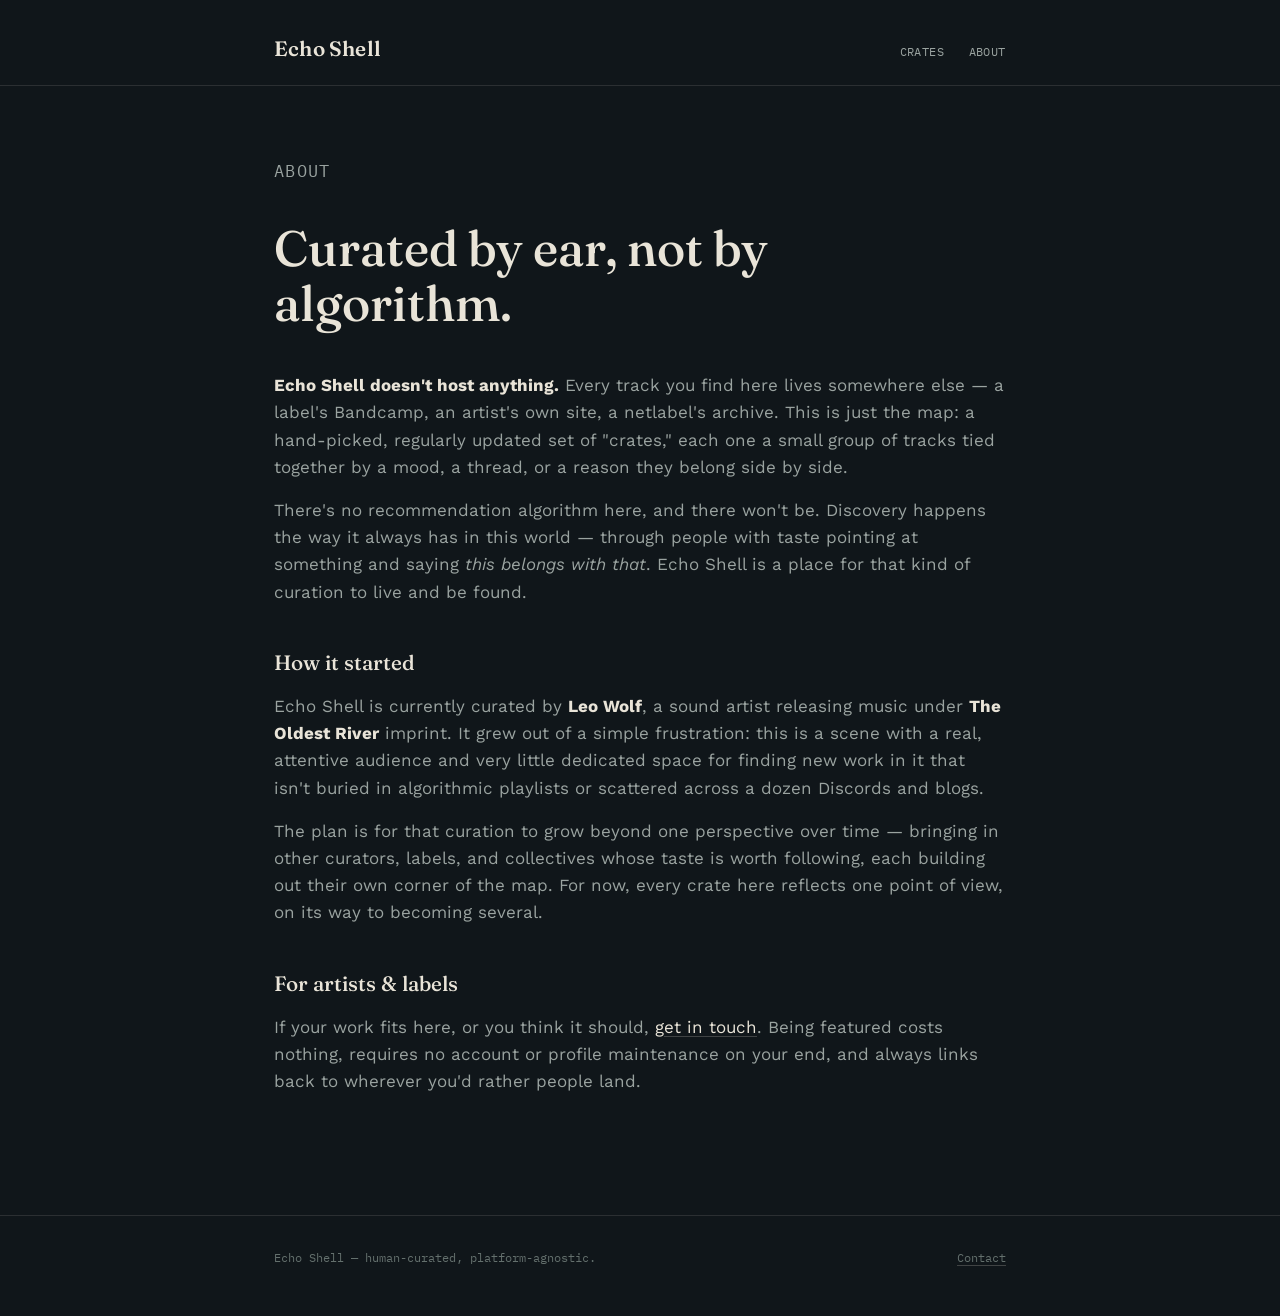
==== about.html @ 2fb27711 "Scaffold Phase 1 site with rotating genre/subgenre hero eyebrow Static HTML/CSS/JS site per the road" ====
<!DOCTYPE html>
<html lang="en">
<head>
<meta charset="UTF-8">
<meta name="viewport" content="width=device-width, initial-scale=1.0">
<title>About — Echo Shell</title>
<meta name="description" content="Why Echo Shell exists, and who's behind the curation.">
<link rel="preconnect" href="https://fonts.googleapis.com">
<link rel="preconnect" href="https://fonts.gstatic.com" crossorigin>
<link href="https://fonts.googleapis.com/css2?family=Fraunces:opsz,wght@9..144,400;9..144,500;9..144,600&family=Work+Sans:wght@400;500;600&family=IBM+Plex+Mono:wght@400;500&display=swap" rel="stylesheet">
<link rel="stylesheet" href="css/style.css">
</head>
<body>

<header class="site-header">
  <div class="wrap">
    <a href="index.html" class="wordmark">Echo Shell</a>
    <nav class="site-nav">
      <a href="index.html">Crates</a>
      <a href="about.html">About</a>
    </nav>
  </div>
</header>

<main class="wrap">
  <section class="hero" style="padding-bottom: 12px;">
    <p class="hero-eyebrow">About</p>
    <h1 style="max-width: none;">Curated by ear, not by algorithm.</h1>
  </section>

  <section class="block prose" style="padding-top: 8px;">
    <p><strong>Echo Shell doesn't host anything.</strong> Every track you find here lives somewhere else — a label's Bandcamp, an artist's own site, a netlabel's archive. This is just the map: a hand-picked, regularly updated set of "crates," each one a small group of tracks tied together by a mood, a thread, or a reason they belong side by side.</p>

    <p>There's no recommendation algorithm here, and there won't be. Discovery happens the way it always has in this world — through people with taste pointing at something and saying <em>this belongs with that</em>. Echo Shell is a place for that kind of curation to live and be found.</p>

    <h2>How it started</h2>
    <p>Echo Shell is currently curated by <strong>Leo Wolf</strong>, a sound artist releasing music under <strong>The Oldest River</strong> imprint. It grew out of a simple frustration: this is a scene with a real, attentive audience and very little dedicated space for finding new work in it that isn't buried in algorithmic playlists or scattered across a dozen Discords and blogs.</p>
    <p>The plan is for that curation to grow beyond one perspective over time — bringing in other curators, labels, and collectives whose taste is worth following, each building out their own corner of the map. For now, every crate here reflects one point of view, on its way to becoming several.</p>

    <h2>For artists &amp; labels</h2>
    <p>If your work fits here, or you think it should, <a href="mailto:you@echo-shell.net">get in touch</a>. Being featured costs nothing, requires no account or profile maintenance on your end, and always links back to wherever you'd rather people land.</p>
  </section>
</main>

<footer class="site-footer">
  <div class="wrap">
    <p>Echo Shell — human-curated, platform-agnostic.</p>
    <p><a href="mailto:you@echo-shell.net">Contact</a></p>
  </div>
</footer>

</body>
</html>
---- css/style.css ----
/* Echo Shell — design tokens */
:root {
  --bg: #10161a;
  --bg-elevated: #171f23;
  --bg-elevated-2: #1c262b;
  --text: #e9e4d8;
  --text-dim: #9aa3a0;
  --text-faint: #64706d;
  --accent: #c9a24b;
  --accent-dim: #8a7038;
  --resonance: #5c7a72;
  --line: rgba(233, 228, 216, 0.12);
  --line-strong: rgba(233, 228, 216, 0.22);

  --font-display: "Fraunces", Georgia, serif;
  --font-body: "Work Sans", -apple-system, BlinkMacSystemFont, sans-serif;
  --font-mono: "IBM Plex Mono", ui-monospace, monospace;

  --max-width: 780px;
}

* { box-sizing: border-box; }

html {
  scroll-behavior: smooth;
}

@media (prefers-reduced-motion: reduce) {
  html { scroll-behavior: auto; }
  * { animation-duration: 0.01ms !important; animation-iteration-count: 1 !important; transition-duration: 0.01ms !important; }
}

body {
  margin: 0;
  background: var(--bg);
  color: var(--text);
  font-family: var(--font-body);
  font-size: 17px;
  line-height: 1.6;
  -webkit-font-smoothing: antialiased;
}

a {
  color: var(--text);
  text-decoration-color: var(--line-strong);
  text-underline-offset: 3px;
}
a:hover { text-decoration-color: var(--accent); color: var(--accent); }
a:focus-visible, button:focus-visible {
  outline: 2px solid var(--accent);
  outline-offset: 3px;
}

.wrap {
  max-width: var(--max-width);
  margin: 0 auto;
  padding: 0 24px;
}

/* ---------- Header ---------- */
.site-header {
  padding: 32px 0 0;
  border-bottom: 1px solid var(--line);
}
.site-header .wrap {
  display: flex;
  justify-content: space-between;
  align-items: baseline;
  padding-bottom: 20px;
  flex-wrap: wrap;
  gap: 12px;
}
.wordmark {
  font-family: var(--font-display);
  font-size: 1.3rem;
  font-weight: 600;
  letter-spacing: 0.01em;
  color: var(--text);
  text-decoration: none;
}
.wordmark:hover { color: var(--accent); }
.site-nav {
  display: flex;
  gap: 24px;
  font-family: var(--font-mono);
  font-size: 0.78rem;
  letter-spacing: 0.04em;
  text-transform: uppercase;
}
.site-nav a { color: var(--text-dim); text-decoration: none; }
.site-nav a:hover { color: var(--accent); }

/* ---------- Hero ---------- */
.hero {
  padding: 72px 0 56px;
}
.hero-eyebrow {
  font-family: var(--font-mono);
  font-size: 0.78rem;
  letter-spacing: 0.08em;
  text-transform: uppercase;
  color: var(--resonance);
  margin: 0 0 18px;
  transition: opacity 0.3s ease;
}
.hero-eyebrow.is-fading { opacity: 0; }
.hero h1 {
  font-family: var(--font-display);
  font-weight: 500;
  font-size: clamp(2.1rem, 5vw, 3.1rem);
  line-height: 1.1;
  margin: 0 0 22px;
  max-width: 14ch;
}
.hero p {
  color: var(--text-dim);
  font-size: 1.05rem;
  max-width: 52ch;
  margin: 0 0 36px;
}

/* Signature: breathing drone line */
.drone-line {
  width: 100%;
  height: 40px;
  margin: 0 0 8px;
}
.drone-line svg { width: 100%; height: 100%; display: block; }
.drone-line path {
  stroke: var(--accent);
  stroke-width: 1.4;
  fill: none;
  opacity: 0.85;
  animation: breathe 7s ease-in-out infinite;
  transform-origin: center;
}
@keyframes breathe {
  0%, 100% { transform: scaleY(1); opacity: 0.6; }
  50% { transform: scaleY(1.8); opacity: 1; }
}

/* ---------- Section headings ---------- */
.section-heading {
  display: flex;
  align-items: baseline;
  gap: 14px;
  margin: 0 0 28px;
}
.section-heading h2 {
  font-family: var(--font-display);
  font-weight: 500;
  font-size: 1.5rem;
  margin: 0;
}
.section-heading .count {
  font-family: var(--font-mono);
  font-size: 0.78rem;
  color: var(--text-faint);
}
.section-heading::after {
  content: "";
  flex: 1;
  height: 1px;
  background: var(--line);
}

section.block {
  padding: 8px 0 64px;
}

/* ---------- Crate list (homepage) ---------- */
.crate-list {
  display: flex;
  flex-direction: column;
}
.crate-row {
  display: grid;
  grid-template-columns: 84px 1fr auto;
  gap: 20px;
  align-items: baseline;
  padding: 22px 0;
  border-top: 1px solid var(--line);
  text-decoration: none;
  color: var(--text);
}
.crate-list a.crate-row:hover .crate-title { color: var(--accent); }
.crate-row:last-child { border-bottom: 1px solid var(--line); }
.crate-cat {
  font-family: var(--font-mono);
  font-size: 0.78rem;
  color: var(--text-faint);
  padding-top: 3px;
}
.crate-title {
  font-family: var(--font-display);
  font-size: 1.15rem;
  font-weight: 500;
  margin: 0 0 6px;
}
.crate-desc {
  color: var(--text-dim);
  font-size: 0.92rem;
  margin: 0;
}
.crate-date {
  font-family: var(--font-mono);
  font-size: 0.78rem;
  color: var(--text-faint);
  white-space: nowrap;
}

/* ---------- Track list (crate page) ---------- */
.track-list {
  border-top: 1px solid var(--line);
}
.track {
  display: grid;
  grid-template-columns: 32px 1fr auto;
  gap: 16px;
  align-items: center;
  padding: 20px 4px;
  border-bottom: 1px solid var(--line);
}
.track-index {
  font-family: var(--font-mono);
  color: var(--text-faint);
  font-size: 0.85rem;
}
.track-name {
  font-weight: 600;
  margin: 0 0 4px;
}
.track-artist {
  color: var(--text-dim);
  font-size: 0.9rem;
  margin: 0;
}
.track-link {
  font-family: var(--font-mono);
  font-size: 0.75rem;
  letter-spacing: 0.03em;
  text-transform: uppercase;
  color: var(--resonance);
  border: 1px solid var(--line-strong);
  padding: 7px 12px;
  border-radius: 3px;
  text-decoration: none;
  white-space: nowrap;
}
.track-link:hover {
  color: var(--bg);
  background: var(--accent);
  border-color: var(--accent);
}

.crate-note {
  background: var(--bg-elevated);
  border-left: 2px solid var(--resonance);
  padding: 18px 22px;
  margin: 40px 0;
  color: var(--text-dim);
  font-size: 0.95rem;
}
.crate-note p { margin: 0; }
.crate-note p + p { margin-top: 12px; }

/* ---------- About page ---------- */
.prose h2 {
  font-family: var(--font-display);
  font-weight: 500;
  font-size: 1.3rem;
  margin: 40px 0 14px;
}
.prose p { color: var(--text-dim); margin: 0 0 16px; }
.prose p strong { color: var(--text); }

/* ---------- Footer ---------- */
.site-footer {
  border-top: 1px solid var(--line);
  padding: 32px 0 48px;
  margin-top: 40px;
}
.site-footer .wrap {
  display: flex;
  justify-content: space-between;
  align-items: center;
  flex-wrap: wrap;
  gap: 12px;
}
.site-footer p {
  font-family: var(--font-mono);
  font-size: 0.75rem;
  color: var(--text-faint);
  margin: 0;
}
.site-footer a { color: var(--text-faint); }

/* ---------- Back link ---------- */
.back-link {
  display: inline-block;
  font-family: var(--font-mono);
  font-size: 0.78rem;
  color: var(--text-faint);
  text-decoration: none;
  margin-bottom: 28px;
}
.back-link:hover { color: var(--accent); }

@media (max-width: 560px) {
  .crate-row { grid-template-columns: 1fr; gap: 6px; }
  .crate-date { order: -1; }
  .track { grid-template-columns: 1fr; text-align: left; }
  .track-link { justify-self: start; }
}
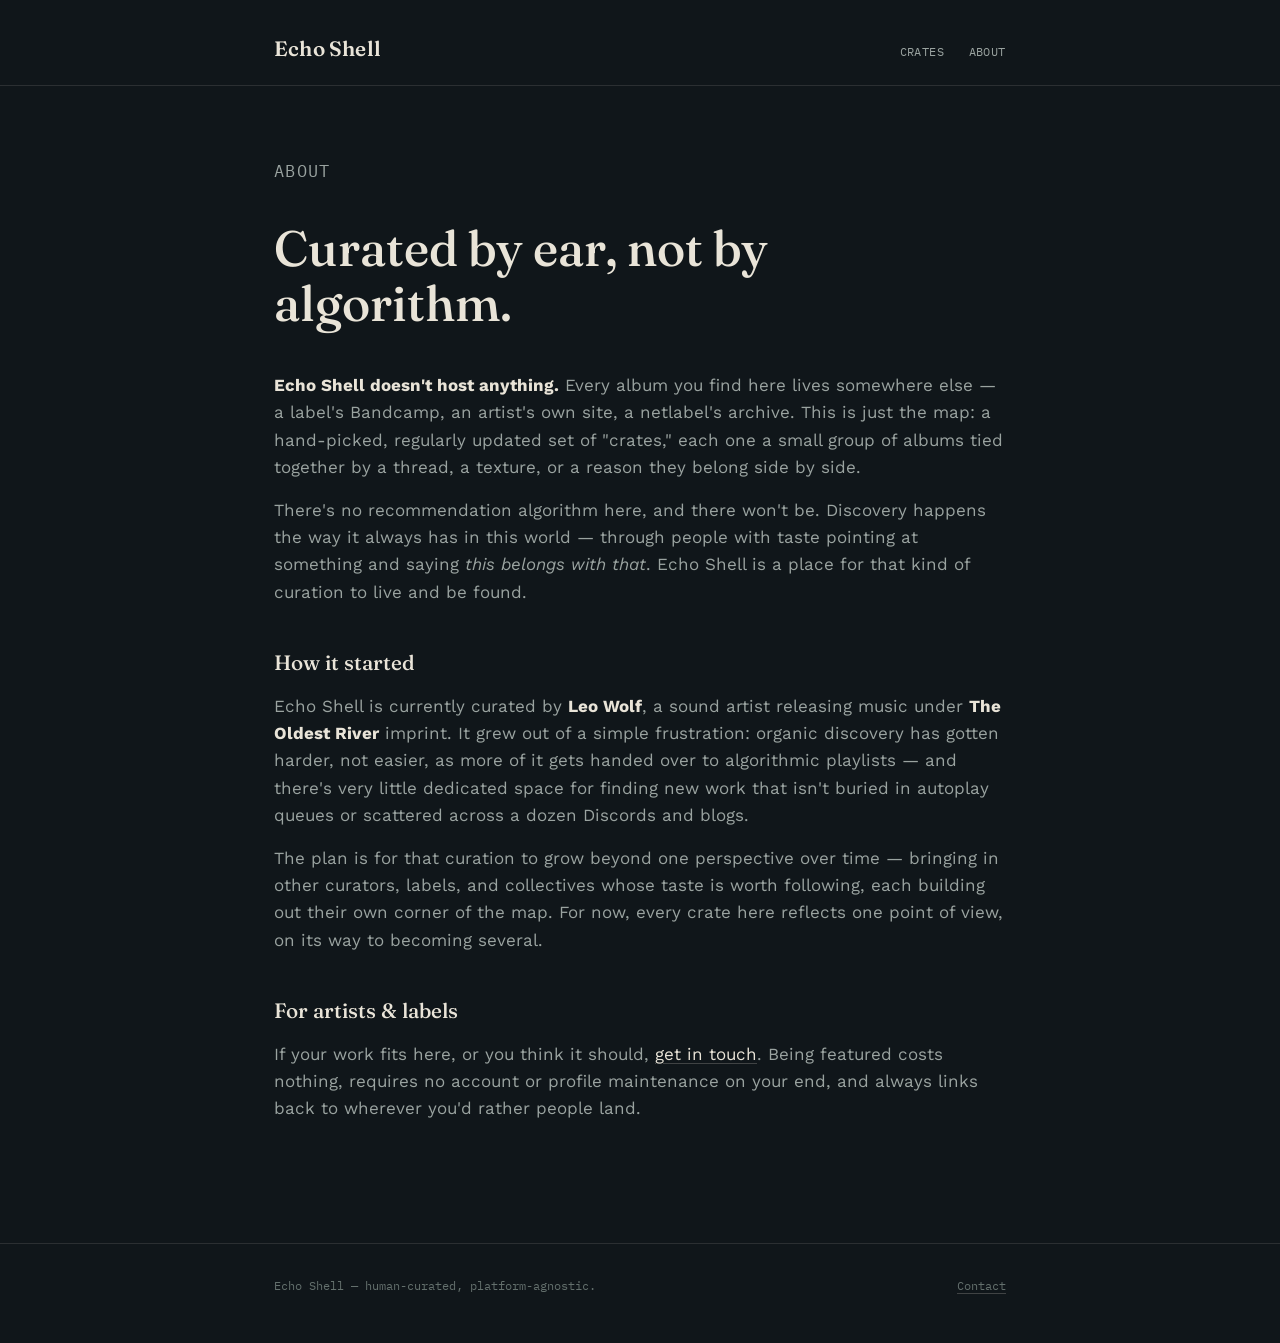
==== commit de5d6e49: "Rework crate concept from tracks to albums, adjust about page copy Crates are meant to group albums," ====
--- a/about.html
+++ b/about.html
@@ -29,23 +29,23 @@
   </section>
 
   <section class="block prose" style="padding-top: 8px;">
-    <p><strong>Echo Shell doesn't host anything.</strong> Every track you find here lives somewhere else — a label's Bandcamp, an artist's own site, a netlabel's archive. This is just the map: a hand-picked, regularly updated set of "crates," each one a small group of tracks tied together by a mood, a thread, or a reason they belong side by side.</p>
+    <p><strong>Echo Shell doesn't host anything.</strong> Every album you find here lives somewhere else — a label's Bandcamp, an artist's own site, a netlabel's archive. This is just the map: a hand-picked, regularly updated set of "crates," each one a small group of albums tied together by a thread, a texture, or a reason they belong side by side.</p>
 
     <p>There's no recommendation algorithm here, and there won't be. Discovery happens the way it always has in this world — through people with taste pointing at something and saying <em>this belongs with that</em>. Echo Shell is a place for that kind of curation to live and be found.</p>
 
     <h2>How it started</h2>
-    <p>Echo Shell is currently curated by <strong>Leo Wolf</strong>, a sound artist releasing music under <strong>The Oldest River</strong> imprint. It grew out of a simple frustration: this is a scene with a real, attentive audience and very little dedicated space for finding new work in it that isn't buried in algorithmic playlists or scattered across a dozen Discords and blogs.</p>
+    <p>Echo Shell is currently curated by <strong>Leo Wolf</strong>, a sound artist releasing music under <strong>The Oldest River</strong> imprint. It grew out of a simple frustration: organic discovery has gotten harder, not easier, as more of it gets handed over to algorithmic playlists — and there's very little dedicated space for finding new work that isn't buried in autoplay queues or scattered across a dozen Discords and blogs.</p>
     <p>The plan is for that curation to grow beyond one perspective over time — bringing in other curators, labels, and collectives whose taste is worth following, each building out their own corner of the map. For now, every crate here reflects one point of view, on its way to becoming several.</p>
 
     <h2>For artists &amp; labels</h2>
-    <p>If your work fits here, or you think it should, <a href="mailto:you@echo-shell.net">get in touch</a>. Being featured costs nothing, requires no account or profile maintenance on your end, and always links back to wherever you'd rather people land.</p>
+    <p>If your work fits here, or you think it should, <a href="mailto:contact@echo-shell.net">get in touch</a>. Being featured costs nothing, requires no account or profile maintenance on your end, and always links back to wherever you'd rather people land.</p>
   </section>
 </main>
 
 <footer class="site-footer">
   <div class="wrap">
     <p>Echo Shell — human-curated, platform-agnostic.</p>
-    <p><a href="mailto:you@echo-shell.net">Contact</a></p>
+    <p><a href="mailto:contact@echo-shell.net">Contact</a></p>
   </div>
 </footer>
 
--- a/css/style.css
+++ b/css/style.css
@@ -209,11 +209,11 @@
   white-space: nowrap;
 }
 
-/* ---------- Track list (crate page) ---------- */
-.track-list {
+/* ---------- Album list (crate page) ---------- */
+.album-list {
   border-top: 1px solid var(--line);
 }
-.track {
+.album {
   display: grid;
   grid-template-columns: 32px 1fr auto;
   gap: 16px;
@@ -221,21 +221,21 @@
   padding: 20px 4px;
   border-bottom: 1px solid var(--line);
 }
-.track-index {
+.album-index {
   font-family: var(--font-mono);
   color: var(--text-faint);
   font-size: 0.85rem;
 }
-.track-name {
+.album-name {
   font-weight: 600;
   margin: 0 0 4px;
 }
-.track-artist {
+.album-artist {
   color: var(--text-dim);
   font-size: 0.9rem;
   margin: 0;
 }
-.track-link {
+.album-link {
   font-family: var(--font-mono);
   font-size: 0.75rem;
   letter-spacing: 0.03em;
@@ -247,7 +247,7 @@
   text-decoration: none;
   white-space: nowrap;
 }
-.track-link:hover {
+.album-link:hover {
   color: var(--bg);
   background: var(--accent);
   border-color: var(--accent);
@@ -309,6 +309,6 @@
 @media (max-width: 560px) {
   .crate-row { grid-template-columns: 1fr; gap: 6px; }
   .crate-date { order: -1; }
-  .track { grid-template-columns: 1fr; text-align: left; }
-  .track-link { justify-self: start; }
-}
+  .album { grid-template-columns: 1fr; text-align: left; }
+  .album-link { justify-self: start; }
+}
